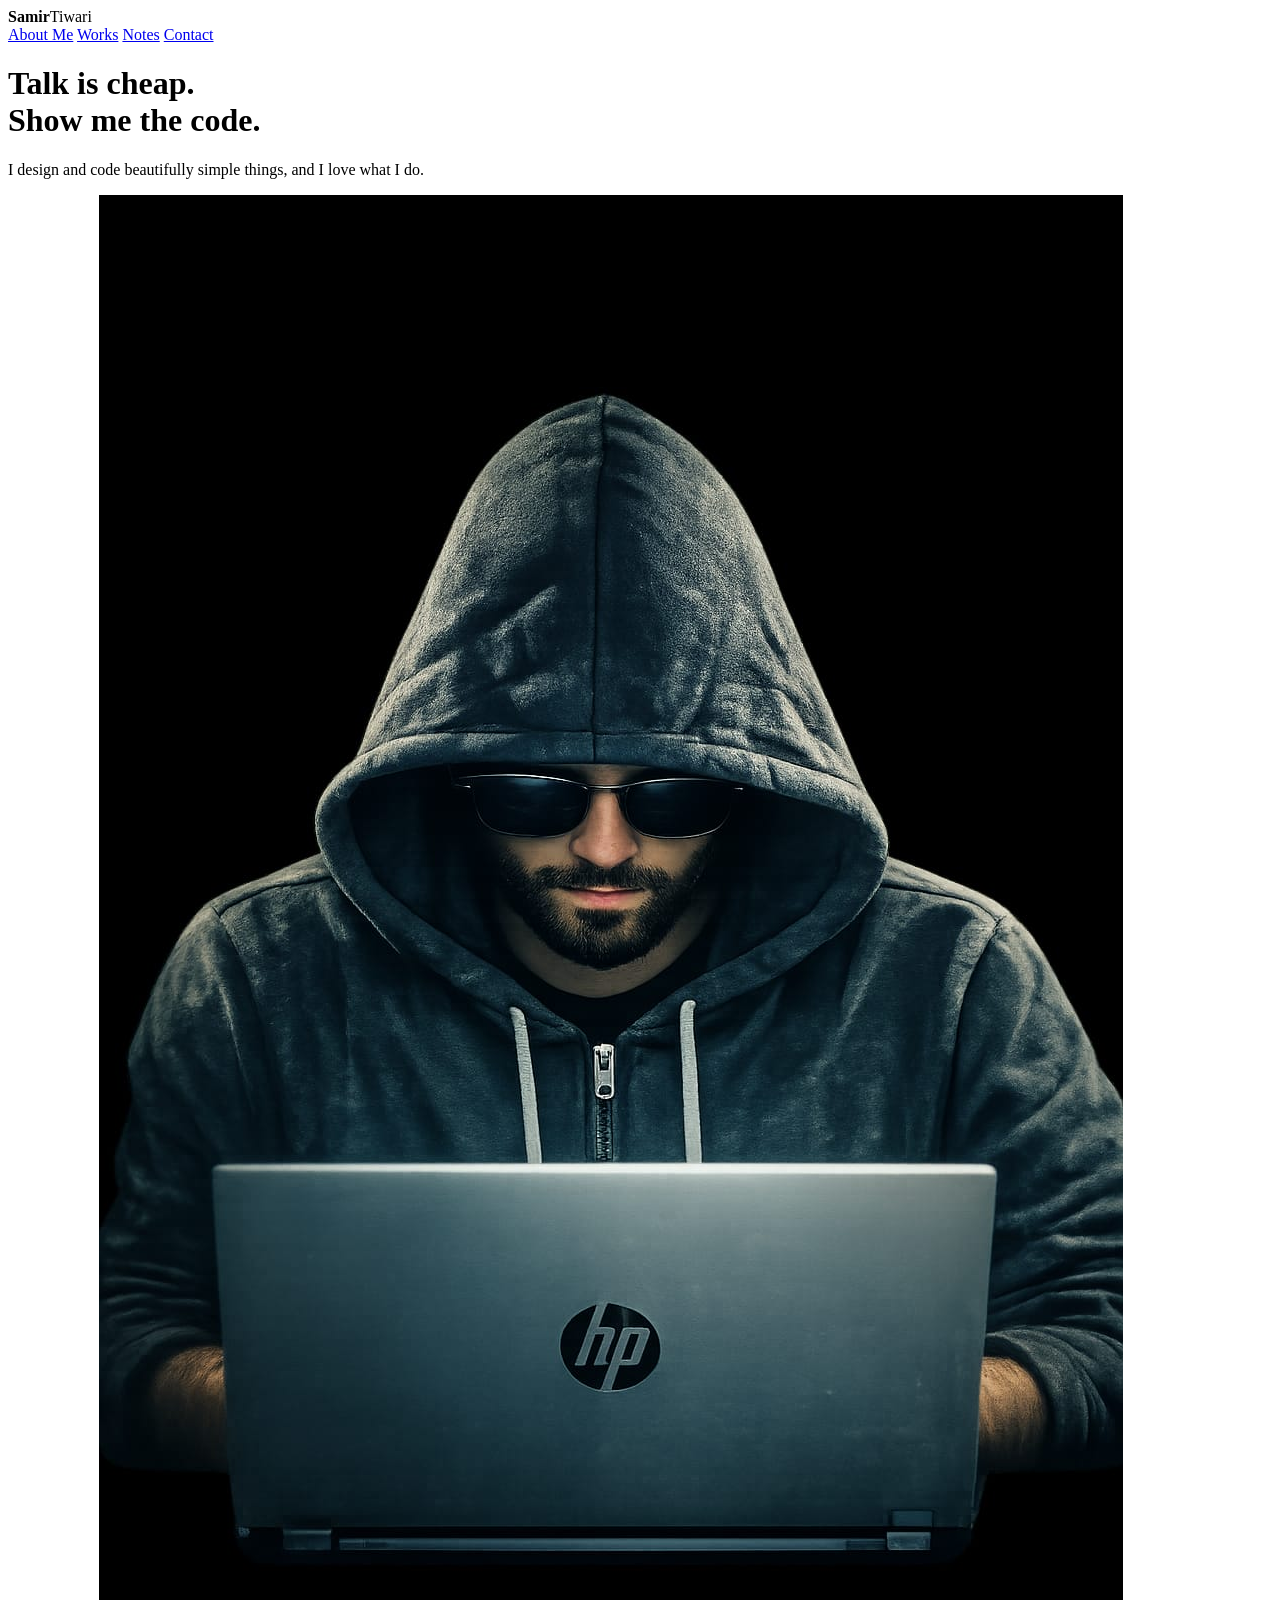
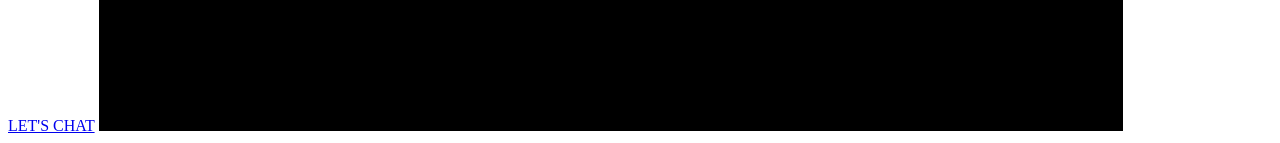
==== index.html @ 9a74a3e2 "Initial commit" ====
<!DOCTYPE html>
<html lang="en">
<head>
    <meta charset="UTF-8">
    <title>Portfolio</title>
</head>
<body>
    <header class="navbar">
        <div class="logo"><b>Samir</b>Tiwari</div>
        <nav>
            <a href="#">About Me</a>
            <a href="#">Works</a>
            <a href="#">Notes</a>
            <a href="#">Contact</a>
        </nav>
    </header>

    <h1> Talk is cheap.<br>Show me the code.</h1>
    <p>I design and code beautifully simple things, and I love what I do.</p>
    <a href="#" class="btn">LET'S CHAT</a>

    <img src="image.png" alt="laptop">
</body>
</html>
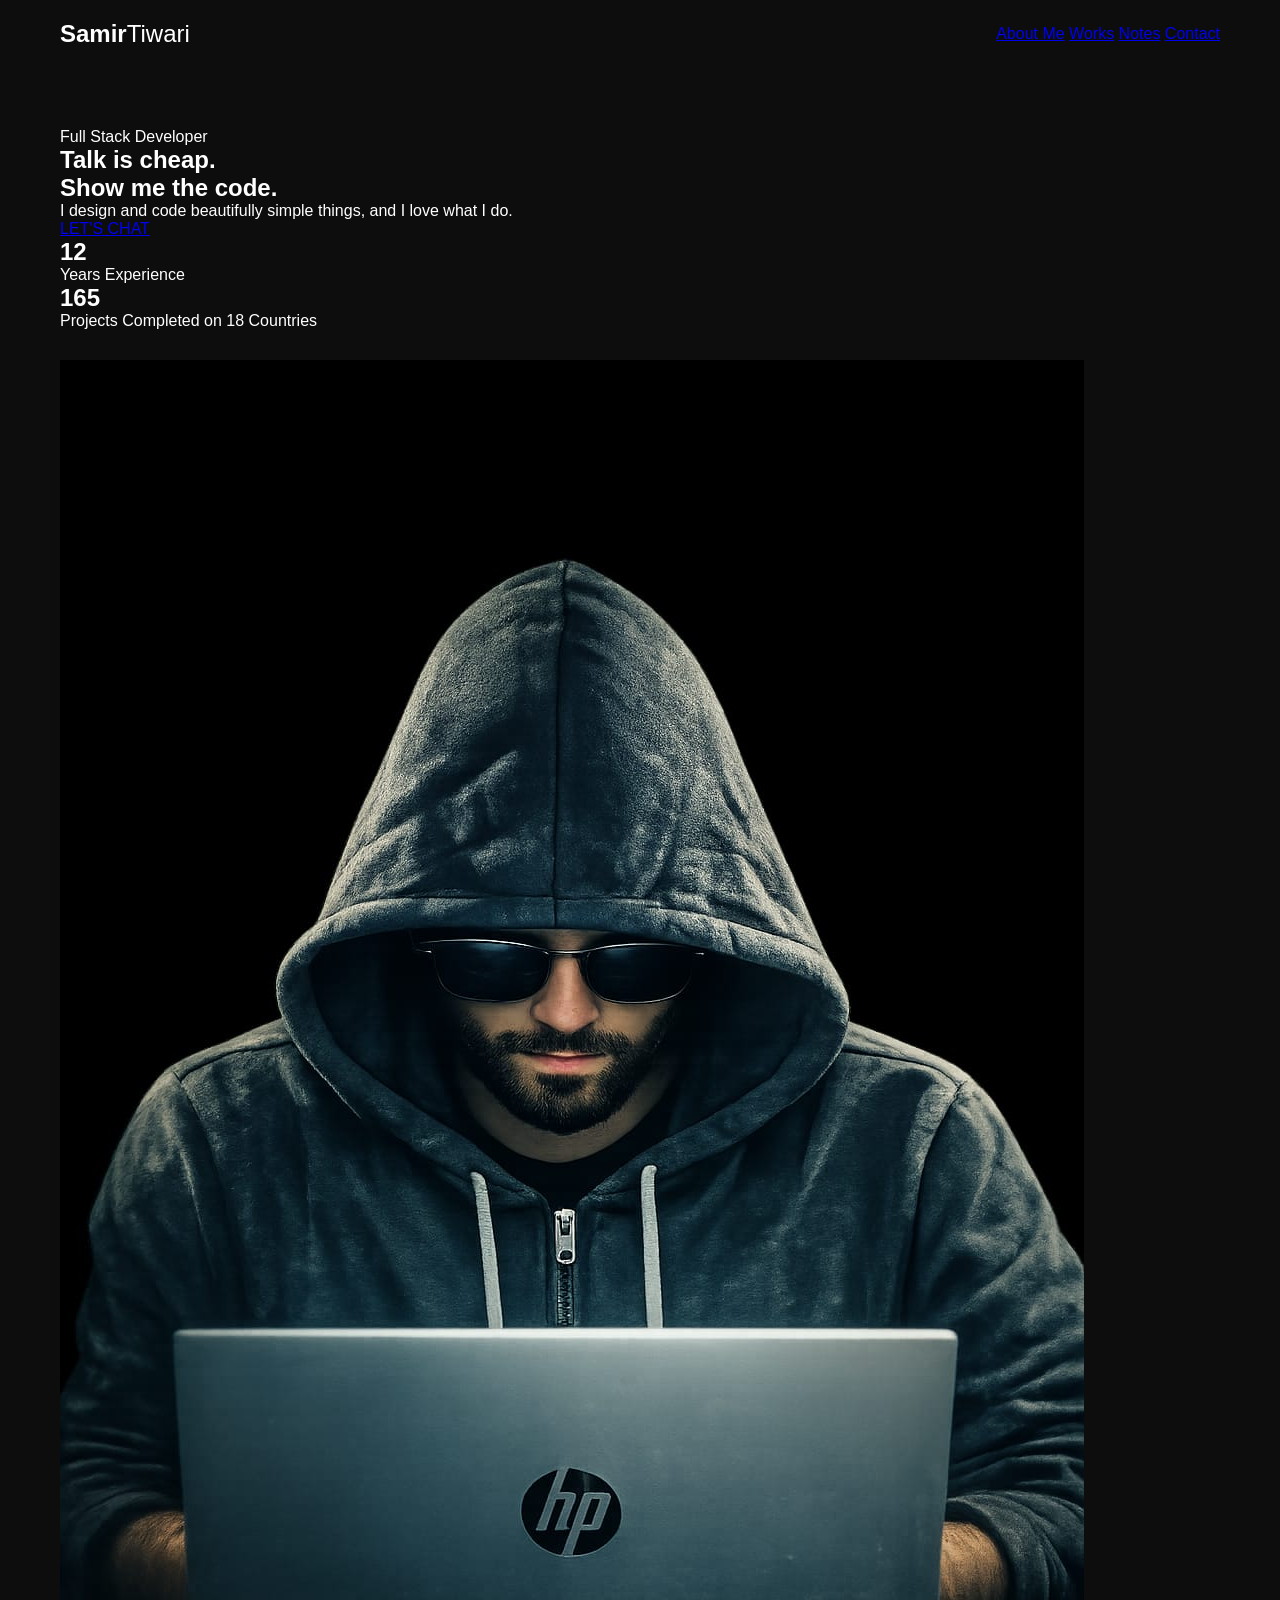
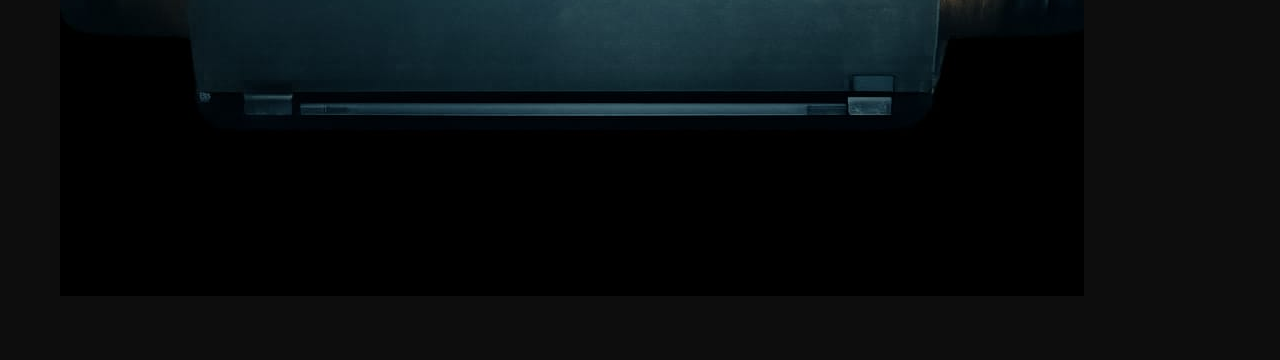
==== commit f7145a11: "Updated design, font, color" ====
--- a/index.html
+++ b/index.html
@@ -3,10 +3,12 @@
 <head>
     <meta charset="UTF-8">
     <title>Portfolio</title>
+    <link rel="stylesheet" href="style.css">
 </head>
 <body>
     <header class="navbar">
-        <div class="logo"><b>Samir</b>Tiwari</div>
+        <div class="logo">
+            <span class="first-name">Samir</span><span class="last-name">Tiwari</span></div>
         <nav>
             <a href="#">About Me</a>
             <a href="#">Works</a>
@@ -15,10 +17,30 @@
         </nav>
     </header>
 
-    <h1> Talk is cheap.<br>Show me the code.</h1>
-    <p>I design and code beautifully simple things, and I love what I do.</p>
-    <a href="#" class="btn">LET'S CHAT</a>
+    <section class="hero">
+        <div class="text">
+            <span class="badge">Full Stack Developer</span>
 
-    <img src="image.png" alt="laptop">
+            <h1> Talk is cheap.<br>Show me the code.</h1>
+            <p>I design and code beautifully simple things, and I love what I do.</p>
+            <a href="#" class="btn">LET'S CHAT</a>
+
+            <div class="stats">
+                <div>
+                    <h2>12</h2>
+                    <p>Years Experience</p>
+                </div>
+                <div>
+                    <h2>165</h2>
+                    <p>Projects Completed on 18 Countries</p>
+                </div>
+            </div>
+            <div class="image">
+                <img src="image.png" alt="Developer">
+            </div>
+
+        </div>
+    </section>
+
 </body>
 </html>
--- a/style.css
+++ b/style.css
@@ -0,0 +1,48 @@
+* {
+    margin: 0;
+    padding: 0;
+    box-sizing: border-box;
+    font-family: Arial, sans-serif;
+}
+
+body {
+    background: #0d0d0d;
+    color: #fff;
+}
+
+header{
+    display: flex;
+    justify-content: space-between;
+    padding: 20px 60px;
+    align-items: center;
+}
+
+.logo{
+    font-size: 24px;
+    font-weight: bold;
+}
+
+.logo .first-name{
+    font-weight: 700;
+    color: #fff;
+}
+
+.logo .last-name{
+    font-weight: 400;
+    color: #fff;
+}
+
+.hero{
+    display: flex;
+    align-items: center;
+    justify-content: space-between;
+    padding: 60px;
+}
+
+.text{
+    max-width: 50%;
+}
+
+.image{
+    margin-top: 30px;
+}
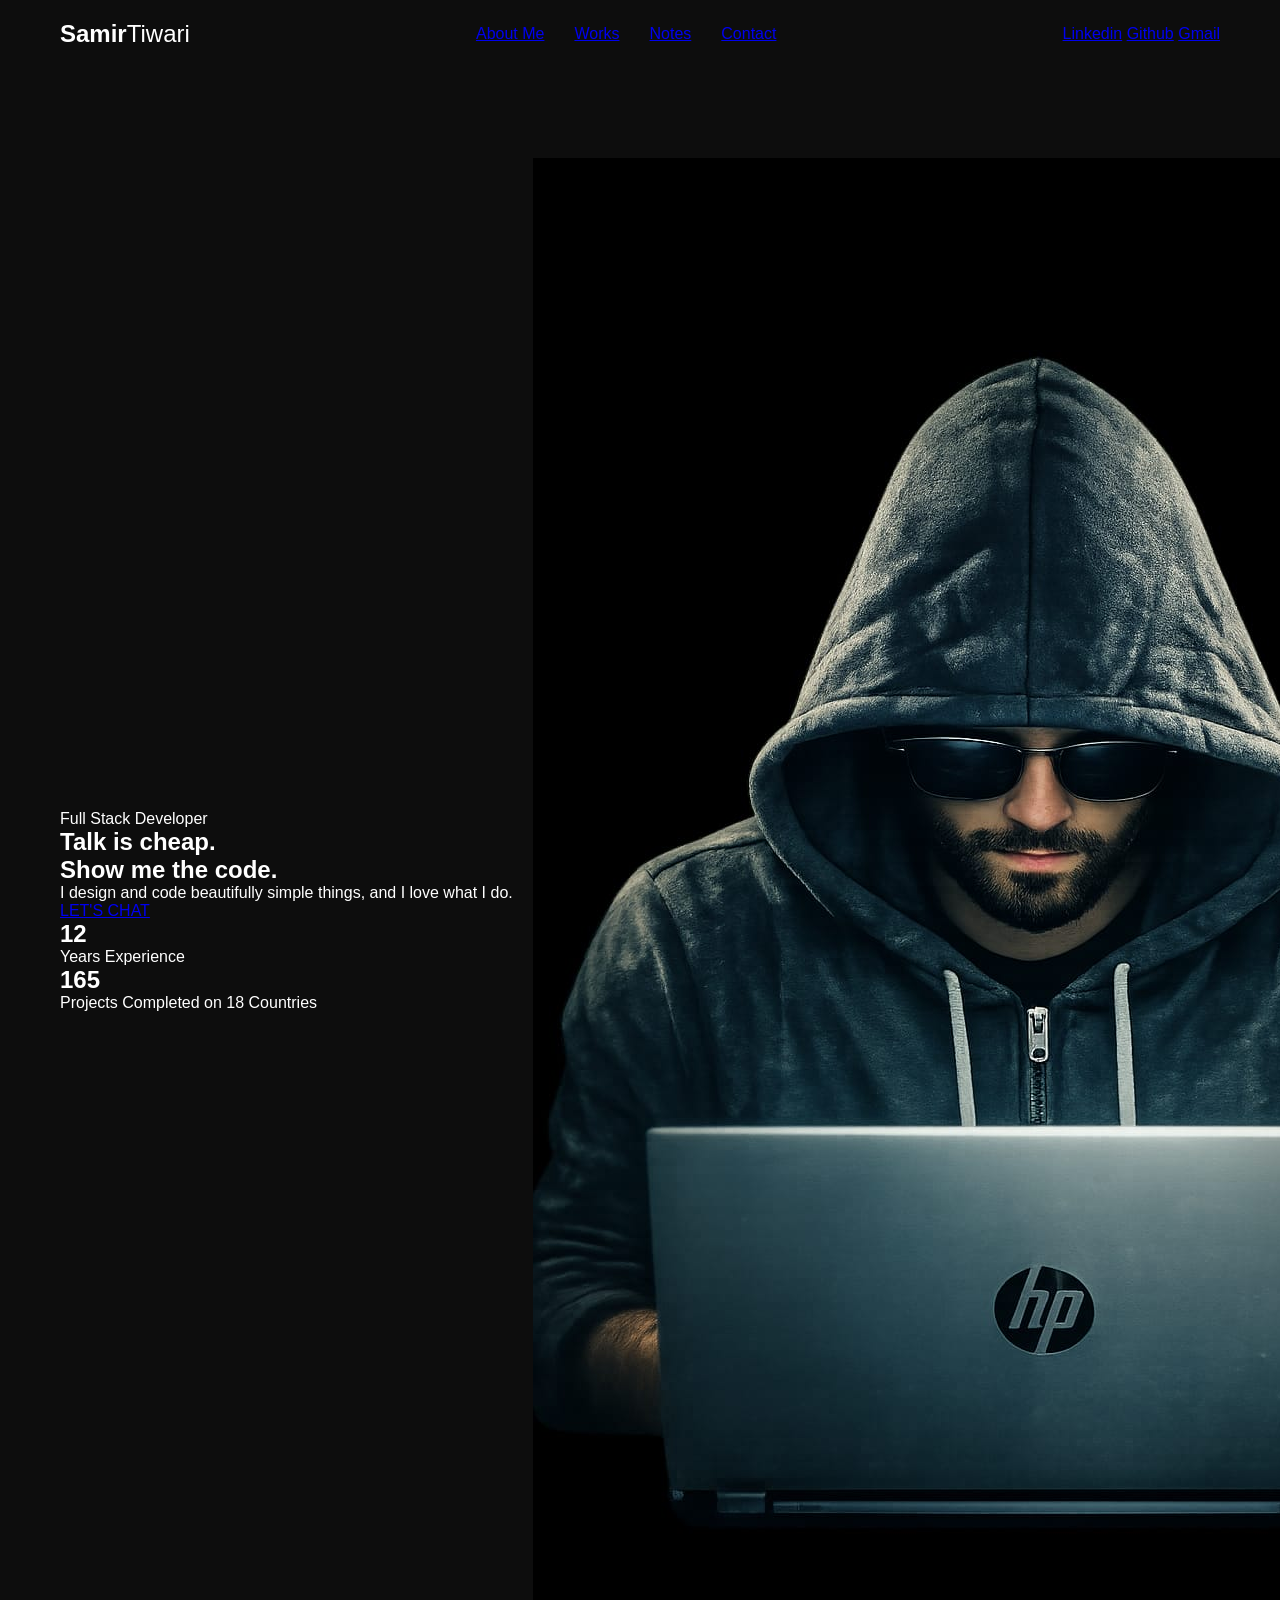
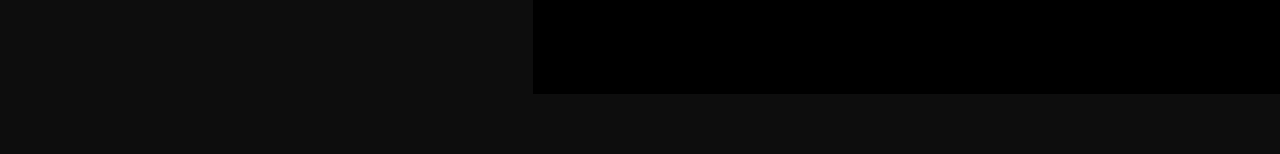
==== commit 90717736: "Edit" ====
--- a/index.html
+++ b/index.html
@@ -9,15 +9,22 @@
     <header class="navbar">
         <div class="logo">
             <span class="first-name">Samir</span><span class="last-name">Tiwari</span></div>
-        <nav>
+        <nav class="nav-content">
             <a href="#">About Me</a>
             <a href="#">Works</a>
             <a href="#">Notes</a>
             <a href="#">Contact</a>
         </nav>
+
+        <div class="social-media">
+            <a href="#">Linkedin</a>
+            <a href="#">Github</a>
+            <a href="#">Gmail</a>
+        </div>
     </header>
 
     <section class="hero">
+
         <div class="text">
             <span class="badge">Full Stack Developer</span>
 
@@ -35,11 +42,10 @@
                     <p>Projects Completed on 18 Countries</p>
                 </div>
             </div>
+        </div>
             <div class="image">
-                <img src="image.png" alt="Developer">
+                <img src="images/image.png" alt="Developer">
             </div>
-
-        </div>
     </section>
 
 </body>
--- a/style.css
+++ b/style.css
@@ -19,7 +19,6 @@
 
 .logo{
     font-size: 24px;
-    font-weight: bold;
 }
 
 .logo .first-name{
@@ -30,6 +29,16 @@
 .logo .last-name{
     font-weight: 400;
     color: #fff;
+}
+
+.nav-content{
+    display: flex;
+    gap: 30px;
+}
+
+.social{
+    display: flex;
+    gap: 15px;
 }
 
 .hero{
@@ -44,5 +53,9 @@
 }
 
 .image{
+    display: flex;
+    align-items: center;
+    justify-content: center;
+    width: 350px;
     margin-top: 30px;
 }
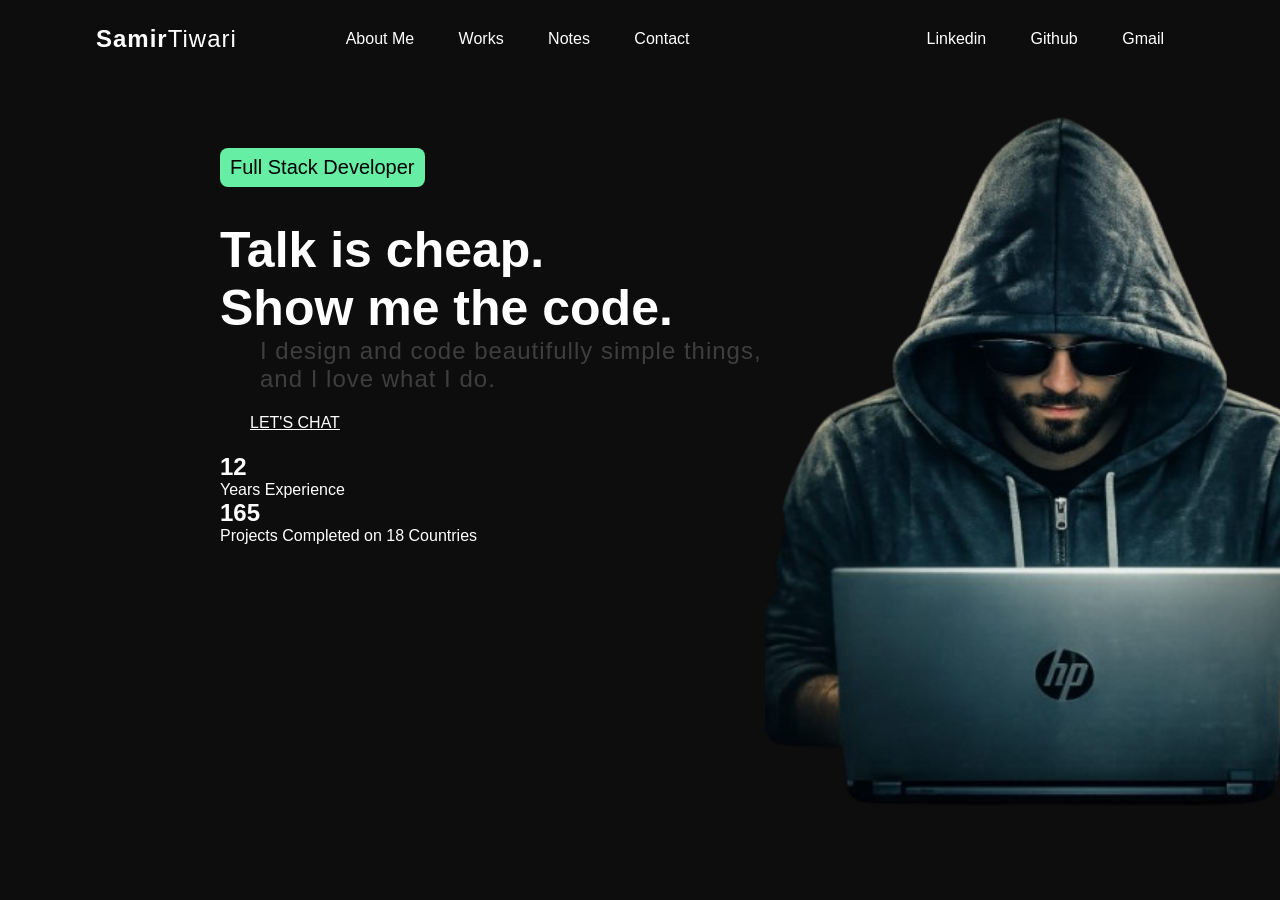
==== commit cf406638: "Did some changes" ====
--- a/index.html
+++ b/index.html
@@ -6,47 +6,43 @@
     <link rel="stylesheet" href="style.css">
 </head>
 <body>
-    <header class="navbar">
-        <div class="logo">
-            <span class="first-name">Samir</span><span class="last-name">Tiwari</span></div>
-        <nav class="nav-content">
-            <a href="#">About Me</a>
-            <a href="#">Works</a>
-            <a href="#">Notes</a>
-            <a href="#">Contact</a>
+    <div class="hero">
+        <nav>
+            <div class="logo"><span class="first">Samir</span><span class="last">Tiwari</span></div>
+        <ul>
+            <li><a href="#">About Me</a></li>
+            <li><a href="#">Works</a></li>
+            <li><a href="#">Notes</a></li>
+            <li><a href="#">Contact</a></li>
+        </ul>
+
+            <ul class="social-media">
+                <li><a href="#">Linkedin</a></li>
+                <li><a href="#">Github</a></li>
+                <li><a href="#">Gmail</a></li>
+            </ul>
         </nav>
-
-        <div class="social-media">
-            <a href="#">Linkedin</a>
-            <a href="#">Github</a>
-            <a href="#">Gmail</a>
-        </div>
-    </header>
-
-    <section class="hero">
-
         <div class="text">
             <span class="badge">Full Stack Developer</span>
 
             <h1> Talk is cheap.<br>Show me the code.</h1>
-            <p>I design and code beautifully simple things, and I love what I do.</p>
+            <p class="opacity">I design and code beautifully simple things, <br>and I love what I do.</p>
             <a href="#" class="btn">LET'S CHAT</a>
 
-            <div class="stats">
-                <div>
-                    <h2>12</h2>
-                    <p>Years Experience</p>
+                <div class="stats">
+                    <div>
+                        <h2>12</h2>
+                        <p>Years Experience</p>
+                    </div>
+                    <div>
+                        <h2>165</h2>
+                        <p>Projects Completed on 18 Countries</p>
+                    </div>
                 </div>
-                <div>
-                    <h2>165</h2>
-                    <p>Projects Completed on 18 Countries</p>
-                </div>
-            </div>
-        </div>
             <div class="image">
                 <img src="images/image.png" alt="Developer">
             </div>
-    </section>
-
+        </div>
+    </div>
 </body>
 </html>
--- a/style.css
+++ b/style.css
@@ -1,61 +1,113 @@
 * {
     margin: 0;
     padding: 0;
-    box-sizing: border-box;
-    font-family: Arial, sans-serif;
 }
 
-body {
+.hero {
+    height: 100vh;
+    width: 100%;
     background: #0d0d0d;
-    color: #fff;
+    font-family: Arial, sans-serif;
+    position: relative;
 }
 
-header{
+nav{
+    width: 85%;
+    margin: auto;
+    padding: 20px 0;
     display: flex;
+    align-items: center;
     justify-content: space-between;
-    padding: 20px 60px;
-    align-items: center;
 }
 
 .logo{
-    font-size: 24px;
+    width: 3%;
+    color: white;
+    cursor: pointer;
 }
 
-.logo .first-name{
-    font-weight: 700;
-    color: #fff;
+.first{
+    color: white;
+    font-weight: bolder;
+    font-size: x-large;
+    letter-spacing: 1px;
 }
 
-.logo .last-name{
-    font-weight: 400;
-    color: #fff;
+.last{
+    color: white;
+    font-size: x-large;
+    letter-spacing: 1px;
+}
+nav ul li{
+    display: inline-block;
+    list-style: none;
+    margin: 10px 20px;
 }
 
-.nav-content{
-    display: flex;
-    gap: 30px;
+nav ul li a{
+    text-decoration: none;
+    color: white;
 }
 
-.social{
-    display: flex;
-    gap: 15px;
+nav ul li a:hover{
+    color: #65EEA4;
 }
+.social-media{
 
-.hero{
-    display: flex;
-    align-items: center;
-    justify-content: space-between;
-    padding: 60px;
 }
 
 .text{
-    max-width: 50%;
+    margin: 0 150px;
+    align-items: center;
+    justify-content: center;
+    padding: 70px;
+    color: white;
+}
+
+.badge{
+    background-color: #65EEA4;
+    color: black;
+    padding: 8px 10px;
+    border-radius: 8px;
+    font-size: 20px;
+    display: inline-block;
+}
+
+.text h1{
+    margin-top: 4%;
+    font-weight: bold;
+    font-size: 50px;
+}
+
+.opacity{
+    opacity: 0.2;
+    font-size: x-large;
+    margin: 0 40px;
+    letter-spacing: 1px;
+}
+
+.text a{
+    margin: 0 30px;
+    color: white;
+    line-height: 60px;
+}
+
+.text a:hover{
+    color: #65EEA4;
 }
 
 .image{
-    display: flex;
-    align-items: center;
-    justify-content: center;
-    width: 350px;
-    margin-top: 30px;
+    width: 60%;
+    height: 100%;
+    position: absolute;
+    bottom: 0;
+    right: 100px;
 }
+
+.image img{
+    height: 100%;
+    position: absolute;
+    left: 85%;
+    bottom: 0;
+    transform: translateX(-50%);
+}
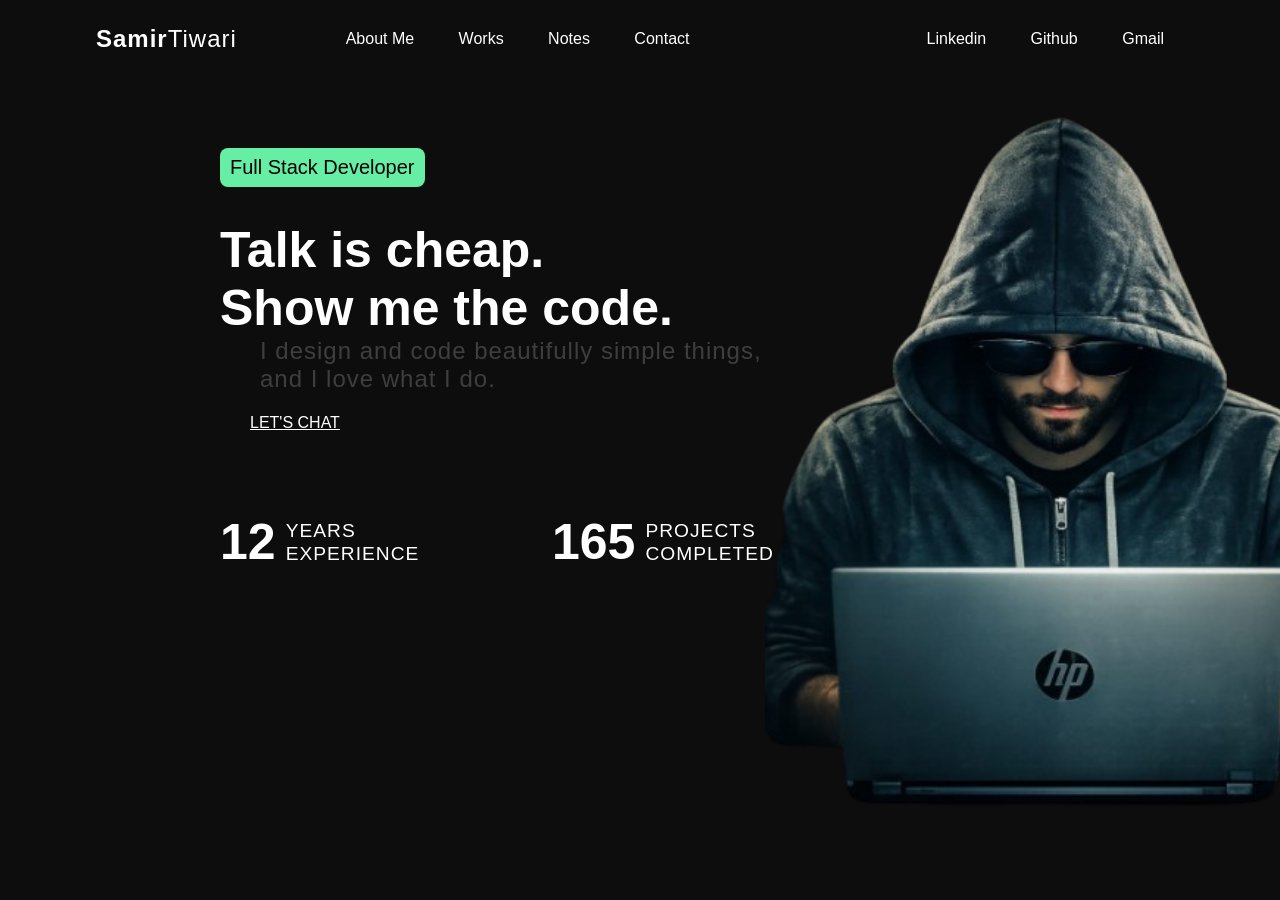
==== commit 730c8922: "Changes on stats and image" ====
--- a/index.html
+++ b/index.html
@@ -36,7 +36,7 @@
                     </div>
                     <div>
                         <h2>165</h2>
-                        <p>Projects Completed on 18 Countries</p>
+                        <p>Projects Completed</p>
                     </div>
                 </div>
             <div class="image">
--- a/style.css
+++ b/style.css
@@ -18,6 +18,8 @@
     display: flex;
     align-items: center;
     justify-content: space-between;
+    position: relative;
+    z-index: 10;
 }
 
 .logo{
@@ -49,11 +51,8 @@
     color: white;
 }
 
-nav ul li a:hover{
+nav ul li a:hover {
     color: #65EEA4;
-}
-.social-media{
-
 }
 
 .text{
@@ -96,12 +95,41 @@
     color: #65EEA4;
 }
 
+.stats{
+    display: flex;
+    gap: 80px;
+    margin-top: 60px;
+}
+
+.stats div {
+    display: flex;
+    align-items: center;
+    gap: 10px;
+    width: 30%;
+    float: left;
+}
+.stats h2{
+    font-size: 50px;
+    font-weight: bold;
+    margin: 0;
+    white-space: nowrap;
+}
+
+.stats p{
+    font-size: 1.2rem;
+    letter-spacing: 1px;
+    text-transform: uppercase;
+    margin: 0;
+    line-height: 1.2;
+}
+
 .image{
     width: 60%;
     height: 100%;
     position: absolute;
     bottom: 0;
     right: 100px;
+    z-index: 1;
 }
 
 .image img{
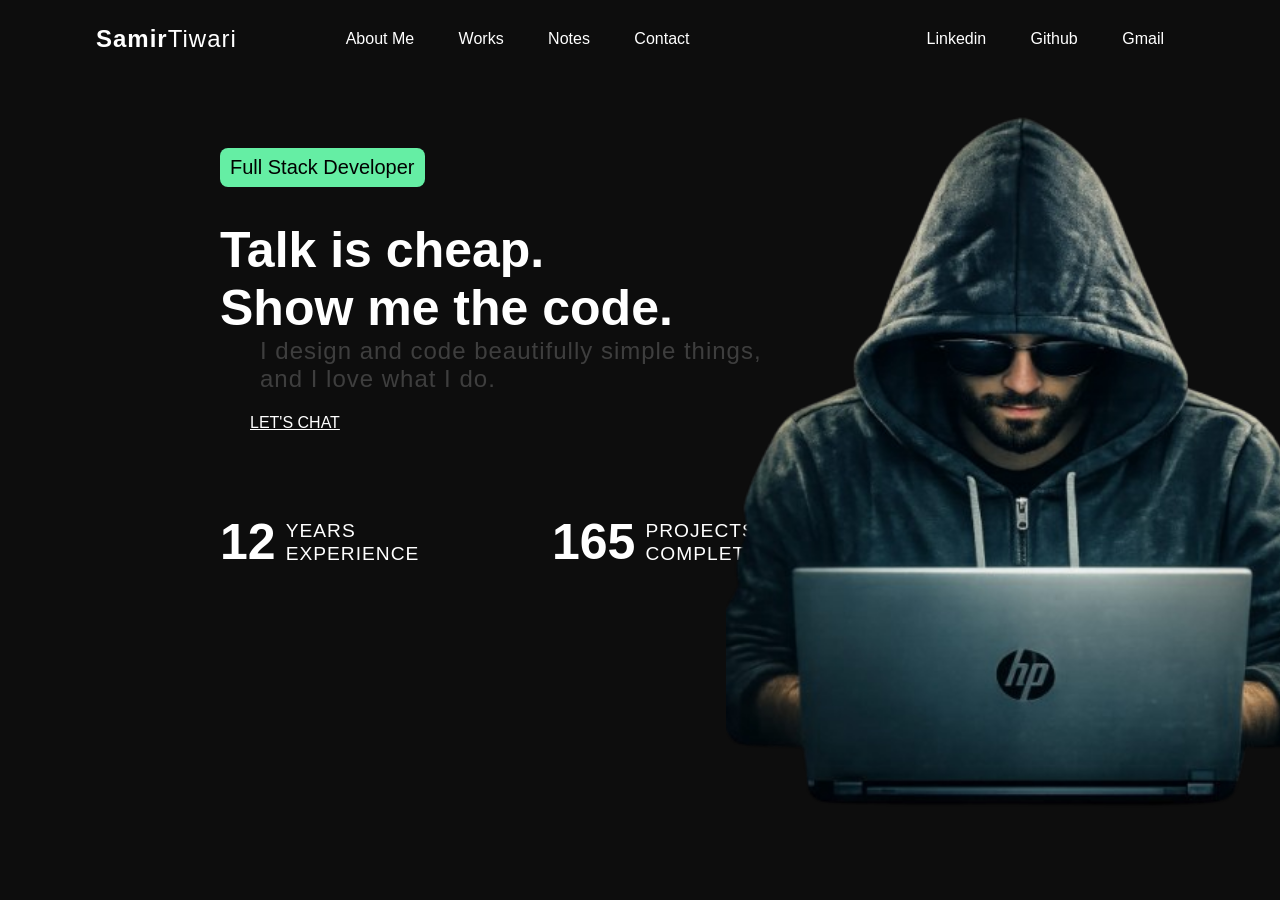
==== commit d1097387: "Changes on stats and image" ====
--- a/index.html
+++ b/index.html
@@ -40,7 +40,7 @@
                     </div>
                 </div>
             <div class="image">
-                <img src="images/image.png" alt="Developer">
+                <img src="images/image.png" alt="Programmer">
             </div>
         </div>
     </div>
--- a/style.css
+++ b/style.css
@@ -135,7 +135,7 @@
 .image img{
     height: 100%;
     position: absolute;
-    left: 85%;
+    left: 80%;
     bottom: 0;
     transform: translateX(-50%);
 }
